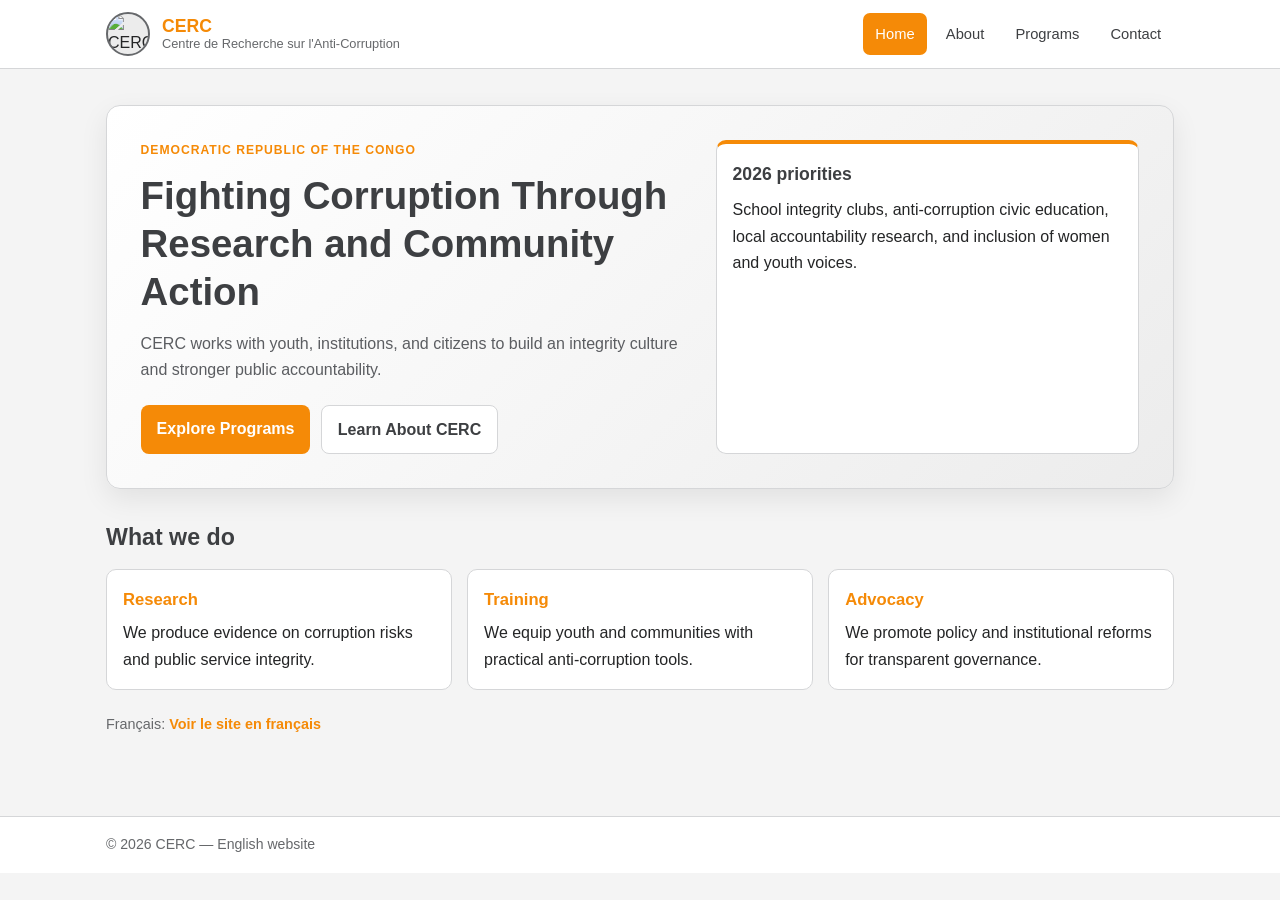
==== en/index.html @ 1423f430 "Rebrand site and add English/French multipage structure Agent-Logs-Url: https://github.com/cerccongo" ====
<!DOCTYPE html>
<html lang="en">
<head>
  <meta charset="UTF-8">
  <meta name="viewport" content="width=device-width, initial-scale=1.0">
  <meta name="description" content="CERC home page in English.">
  <title>CERC | Home (EN)</title>
  <link rel="stylesheet" href="../assets/styles.css">
</head>
<body>
  <header class="site-header">
    <div class="topbar">
      <a class="brand" href="index.html">
        <img src="https://github.com/user-attachments/assets/5884189a-c416-4487-9a5e-b734d8722a51" alt="CERC logo">
        <div class="brand-text">
          <strong>CERC</strong>
          <span>Centre de Recherche sur l'Anti-Corruption</span>
        </div>
      </a>
      <button class="menu-toggle" data-menu-toggle>☰</button>
      <nav data-main-nav>
        <ul>
          <li><a class="active" href="index.html">Home</a></li>
          <li><a href="about.html">About</a></li>
          <li><a href="programs.html">Programs</a></li>
          <li><a href="contact.html">Contact</a></li>
        </ul>
      </nav>
    </div>
  </header>

  <main class="page">
    <section class="hero">
      <div>
        <p class="kicker">Democratic Republic of the Congo</p>
        <h1>Fighting Corruption Through Research and Community Action</h1>
        <p class="lead">CERC works with youth, institutions, and citizens to build an integrity culture and stronger public accountability.</p>
        <div class="actions">
          <a class="btn primary" href="programs.html">Explore Programs</a>
          <a class="btn ghost" href="about.html">Learn About CERC</a>
        </div>
      </div>
      <aside class="hero-card">
        <h2>2026 priorities</h2>
        <p>School integrity clubs, anti-corruption civic education, local accountability research, and inclusion of women and youth voices.</p>
      </aside>
    </section>

    <section class="section">
      <h2>What we do</h2>
      <div class="grid">
        <article class="card"><h3>Research</h3><p>We produce evidence on corruption risks and public service integrity.</p></article>
        <article class="card"><h3>Training</h3><p>We equip youth and communities with practical anti-corruption tools.</p></article>
        <article class="card"><h3>Advocacy</h3><p>We promote policy and institutional reforms for transparent governance.</p></article>
      </div>
    </section>

    <p class="language-switch">Français: <a href="../fr/index.html">Voir le site en français</a></p>
  </main>

  <footer class="site-footer"><div class="inner">© 2026 CERC — English website</div></footer>
  <script src="../assets/site.js"></script>
</body>
</html>
---- assets/styles.css ----
:root {
  --brand-orange: #f58a07;
  --brand-orange-dark: #dd7900;
  --brand-gray: #66686b;
  --brand-gray-dark: #3d3f42;
  --bg: #f4f4f4;
  --white: #ffffff;
  --text: #242526;
  --muted: #5b5d61;
  --border: #d5d6d8;
  --radius: 10px;
  --shadow: 0 10px 28px rgba(0, 0, 0, 0.08);
}

* {
  box-sizing: border-box;
  margin: 0;
  padding: 0;
}

body {
  font-family: "Segoe UI", Roboto, Arial, sans-serif;
  background: var(--bg);
  color: var(--text);
  line-height: 1.65;
}

a {
  color: inherit;
  text-decoration: none;
}

img {
  max-width: 100%;
}

.site-header {
  background: var(--white);
  border-bottom: 1px solid var(--border);
  position: sticky;
  top: 0;
  z-index: 20;
}

.topbar {
  max-width: 1100px;
  margin: 0 auto;
  padding: 0.75rem 1rem;
  display: flex;
  align-items: center;
  justify-content: space-between;
  gap: 1rem;
}

.brand {
  display: flex;
  align-items: center;
  gap: 0.75rem;
  min-width: 0;
}

.brand img {
  width: 44px;
  height: 44px;
  object-fit: cover;
  border-radius: 50%;
  border: 2px solid var(--brand-gray);
  background: #ececec;
}

.brand-text {
  min-width: 0;
}

.brand-text strong {
  display: block;
  color: var(--brand-orange);
  font-size: 1.1rem;
  line-height: 1.1;
}

.brand-text span {
  display: block;
  color: var(--brand-gray);
  font-size: 0.8rem;
  line-height: 1.2;
  white-space: nowrap;
  overflow: hidden;
  text-overflow: ellipsis;
}

.menu-toggle {
  display: none;
  border: 0;
  background: var(--brand-gray-dark);
  color: var(--white);
  border-radius: 6px;
  padding: 0.4rem 0.6rem;
  font-size: 1rem;
}

nav ul {
  list-style: none;
  display: flex;
  gap: 0.35rem;
  flex-wrap: wrap;
  justify-content: flex-end;
}

nav a {
  display: inline-block;
  padding: 0.55rem 0.8rem;
  border-radius: 7px;
  font-size: 0.92rem;
  color: var(--brand-gray-dark);
}

nav a.active,
nav a:hover {
  background: var(--brand-orange);
  color: var(--white);
}

.page {
  max-width: 1100px;
  margin: 0 auto;
  padding: 2.25rem 1rem 3rem;
}

.hero {
  background: linear-gradient(135deg, #fff 0%, #f7f7f7 45%, #ececec 100%);
  border: 1px solid var(--border);
  border-radius: 14px;
  box-shadow: var(--shadow);
  padding: 2.1rem;
  display: grid;
  grid-template-columns: 1.3fr 1fr;
  gap: 1.5rem;
}

.kicker {
  color: var(--brand-orange);
  letter-spacing: 0.08em;
  text-transform: uppercase;
  font-weight: 700;
  font-size: 0.76rem;
  margin-bottom: 0.8rem;
}

h1 {
  color: var(--brand-gray-dark);
  font-size: clamp(1.8rem, 3vw, 2.5rem);
  line-height: 1.25;
  margin-bottom: 0.9rem;
}

.lead {
  color: var(--muted);
  margin-bottom: 1.35rem;
}

.actions {
  display: flex;
  flex-wrap: wrap;
  gap: 0.65rem;
}

.btn {
  display: inline-block;
  border: 0;
  border-radius: 8px;
  padding: 0.65rem 1rem;
  font-weight: 600;
}

.btn.primary {
  background: var(--brand-orange);
  color: var(--white);
}

.btn.primary:hover {
  background: var(--brand-orange-dark);
}

.btn.ghost {
  background: var(--white);
  color: var(--brand-gray-dark);
  border: 1px solid var(--border);
}

.hero-card {
  background: var(--white);
  border: 1px solid var(--border);
  border-top: 4px solid var(--brand-orange);
  border-radius: var(--radius);
  padding: 1rem;
}

.hero-card h2 {
  color: var(--brand-gray-dark);
  font-size: 1.1rem;
  margin-bottom: 0.55rem;
}

.section {
  margin-top: 1.8rem;
}

.section h2 {
  color: var(--brand-gray-dark);
  margin-bottom: 0.8rem;
  font-size: 1.45rem;
}

.grid {
  display: grid;
  grid-template-columns: repeat(3, minmax(0, 1fr));
  gap: 0.95rem;
}

.card {
  background: var(--white);
  border: 1px solid var(--border);
  border-radius: var(--radius);
  padding: 1rem;
}

.card h3 {
  color: var(--brand-orange);
  margin-bottom: 0.45rem;
  font-size: 1.04rem;
}

.contact-list {
  list-style: none;
  display: grid;
  gap: 0.65rem;
}

.contact-list li {
  background: var(--white);
  border: 1px solid var(--border);
  border-radius: var(--radius);
  padding: 0.9rem;
}

.language-switch {
  margin-top: 1.4rem;
  font-size: 0.9rem;
  color: var(--brand-gray);
}

.language-switch a {
  color: var(--brand-orange);
  font-weight: 700;
}

.site-footer {
  border-top: 1px solid var(--border);
  background: var(--white);
  margin-top: 2rem;
}

.site-footer .inner {
  max-width: 1100px;
  margin: 0 auto;
  padding: 1rem;
  color: var(--brand-gray);
  font-size: 0.88rem;
}

@media (max-width: 900px) {
  .hero {
    grid-template-columns: 1fr;
  }

  .grid {
    grid-template-columns: repeat(2, minmax(0, 1fr));
  }
}

@media (max-width: 700px) {
  .menu-toggle {
    display: inline-block;
  }

  nav {
    display: none;
    width: 100%;
  }

  nav.open {
    display: block;
  }

  .topbar {
    flex-wrap: wrap;
  }

  nav ul {
    width: 100%;
    justify-content: flex-start;
    padding-top: 0.5rem;
  }

  .grid {
    grid-template-columns: 1fr;
  }
}
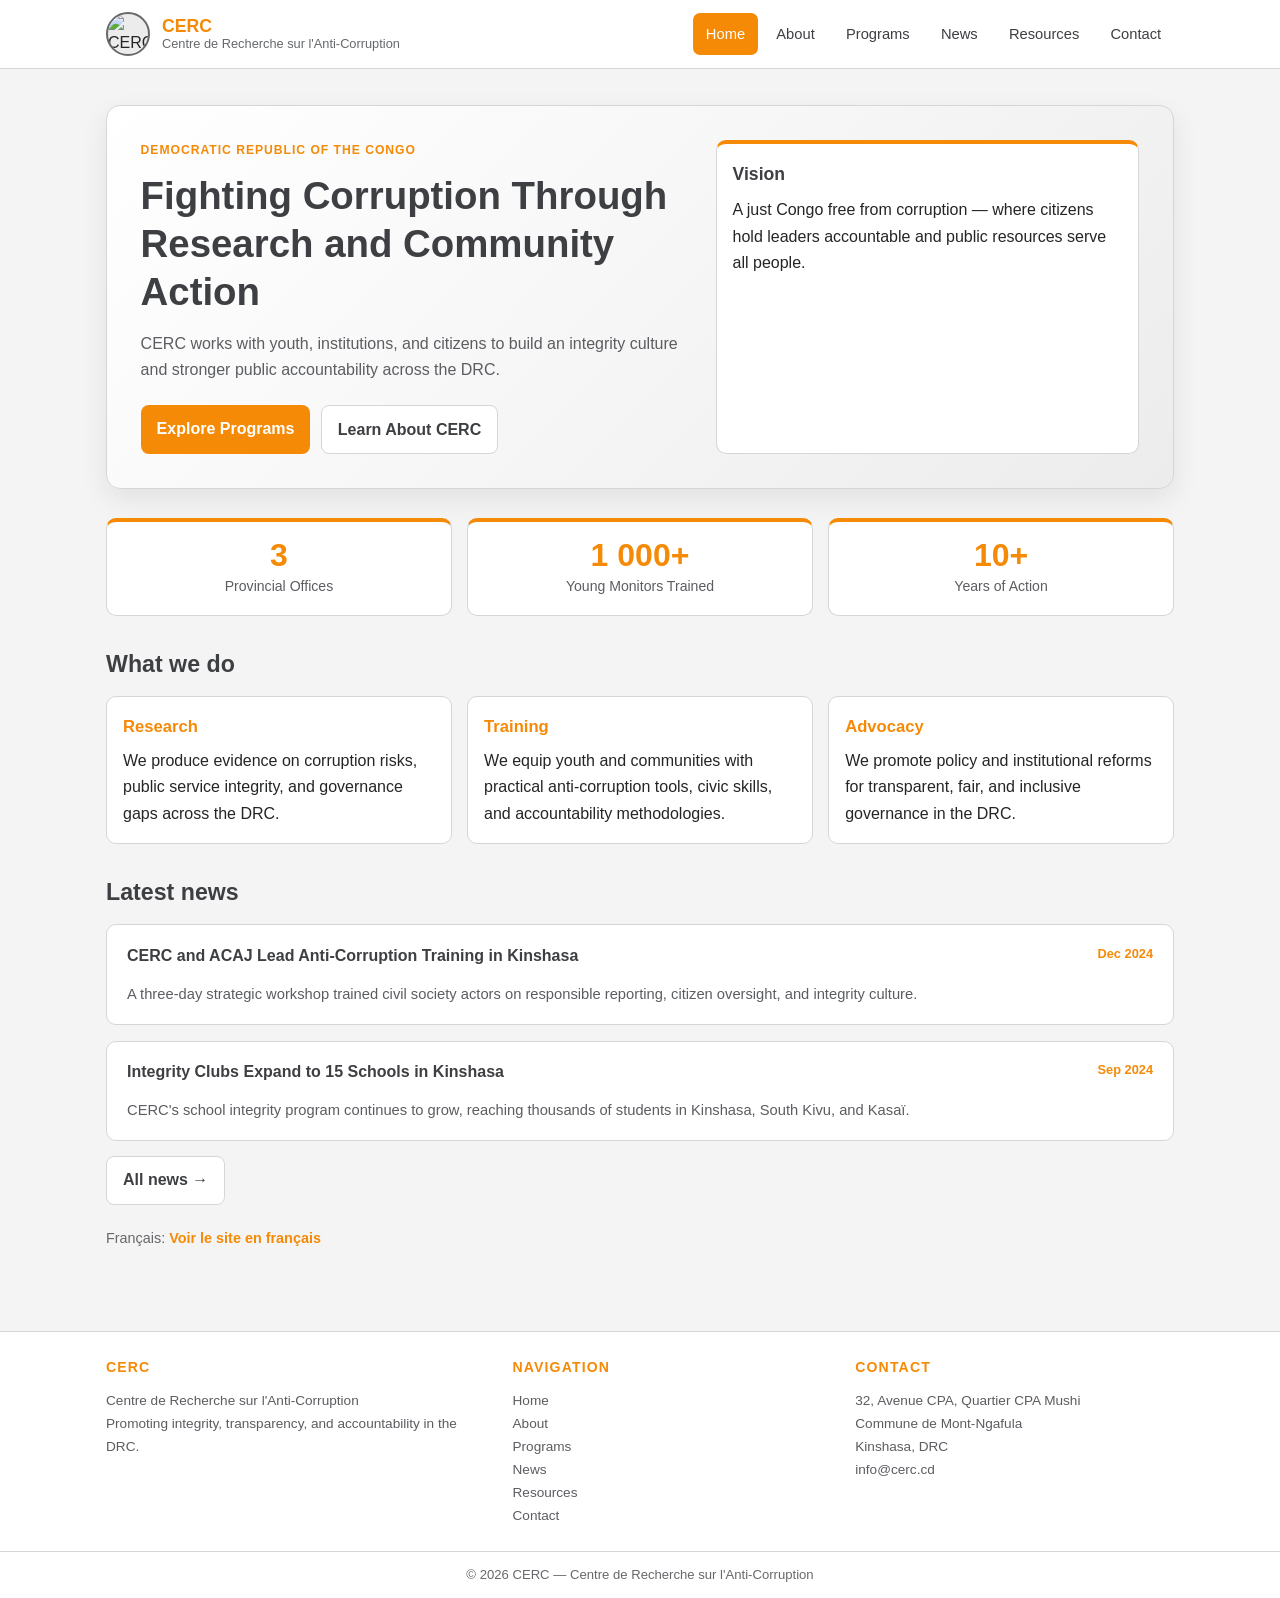
==== commit 71b00bd7: "Full bilingual CERC website with real content, news, resources, and enriched pages Agent-Logs-Url: h" ====
--- a/en/index.html
+++ b/en/index.html
@@ -23,6 +23,8 @@
           <li><a class="active" href="index.html">Home</a></li>
           <li><a href="about.html">About</a></li>
           <li><a href="programs.html">Programs</a></li>
+          <li><a href="news.html">News</a></li>
+          <li><a href="resources.html">Resources</a></li>
           <li><a href="contact.html">Contact</a></li>
         </ul>
       </nav>
@@ -34,31 +36,91 @@
       <div>
         <p class="kicker">Democratic Republic of the Congo</p>
         <h1>Fighting Corruption Through Research and Community Action</h1>
-        <p class="lead">CERC works with youth, institutions, and citizens to build an integrity culture and stronger public accountability.</p>
+        <p class="lead">CERC works with youth, institutions, and citizens to build an integrity culture and stronger public accountability across the DRC.</p>
         <div class="actions">
           <a class="btn primary" href="programs.html">Explore Programs</a>
           <a class="btn ghost" href="about.html">Learn About CERC</a>
         </div>
       </div>
       <aside class="hero-card">
-        <h2>2026 priorities</h2>
-        <p>School integrity clubs, anti-corruption civic education, local accountability research, and inclusion of women and youth voices.</p>
+        <h2>Vision</h2>
+        <p>A just Congo free from corruption — where citizens hold leaders accountable and public resources serve all people.</p>
       </aside>
     </section>
+
+    <div class="stat-bar">
+      <div class="stat"><strong>3</strong><span>Provincial Offices</span></div>
+      <div class="stat"><strong>1 000+</strong><span>Young Monitors Trained</span></div>
+      <div class="stat"><strong>10+</strong><span>Years of Action</span></div>
+    </div>
 
     <section class="section">
       <h2>What we do</h2>
       <div class="grid">
-        <article class="card"><h3>Research</h3><p>We produce evidence on corruption risks and public service integrity.</p></article>
-        <article class="card"><h3>Training</h3><p>We equip youth and communities with practical anti-corruption tools.</p></article>
-        <article class="card"><h3>Advocacy</h3><p>We promote policy and institutional reforms for transparent governance.</p></article>
+        <article class="card">
+          <h3>Research</h3>
+          <p>We produce evidence on corruption risks, public service integrity, and governance gaps across the DRC.</p>
+        </article>
+        <article class="card">
+          <h3>Training</h3>
+          <p>We equip youth and communities with practical anti-corruption tools, civic skills, and accountability methodologies.</p>
+        </article>
+        <article class="card">
+          <h3>Advocacy</h3>
+          <p>We promote policy and institutional reforms for transparent, fair, and inclusive governance in the DRC.</p>
+        </article>
       </div>
+    </section>
+
+    <section class="section">
+      <h2>Latest news</h2>
+      <div class="news-list">
+        <div class="news-item">
+          <h3>CERC and ACAJ Lead Anti-Corruption Training in Kinshasa</h3>
+          <p>A three-day strategic workshop trained civil society actors on responsible reporting, citizen oversight, and integrity culture.</p>
+          <span class="news-date">Dec 2024</span>
+        </div>
+        <div class="news-item">
+          <h3>Integrity Clubs Expand to 15 Schools in Kinshasa</h3>
+          <p>CERC's school integrity program continues to grow, reaching thousands of students in Kinshasa, South Kivu, and Kasaï.</p>
+          <span class="news-date">Sep 2024</span>
+        </div>
+      </div>
+      <p style="margin-top:0.9rem"><a class="btn ghost" href="news.html">All news →</a></p>
     </section>
 
     <p class="language-switch">Français: <a href="../fr/index.html">Voir le site en français</a></p>
   </main>
 
-  <footer class="site-footer"><div class="inner">© 2026 CERC — English website</div></footer>
+  <footer class="site-footer">
+    <div class="footer-inner">
+      <div class="footer-col">
+        <h4>CERC</h4>
+        <p>Centre de Recherche sur l'Anti-Corruption<br>Promoting integrity, transparency, and accountability in the DRC.</p>
+      </div>
+      <div class="footer-col">
+        <h4>Navigation</h4>
+        <p>
+          <a href="index.html">Home</a><br>
+          <a href="about.html">About</a><br>
+          <a href="programs.html">Programs</a><br>
+          <a href="news.html">News</a><br>
+          <a href="resources.html">Resources</a><br>
+          <a href="contact.html">Contact</a>
+        </p>
+      </div>
+      <div class="footer-col">
+        <h4>Contact</h4>
+        <p>
+          32, Avenue CPA, Quartier CPA Mushi<br>
+          Commune de Mont-Ngafula<br>
+          Kinshasa, DRC<br>
+          <a href="mailto:info@cerc.cd">info@cerc.cd</a>
+        </p>
+      </div>
+    </div>
+    <div class="footer-bottom">© 2026 CERC — Centre de Recherche sur l'Anti-Corruption</div>
+  </footer>
   <script src="../assets/site.js"></script>
 </body>
 </html>
--- a/assets/styles.css
+++ b/assets/styles.css
@@ -279,6 +279,215 @@
   }
 }
 
+/* ── stat bar ── */
+.stat-bar {
+  display: grid;
+  grid-template-columns: repeat(3, 1fr);
+  gap: 0.95rem;
+  margin-top: 1.8rem;
+}
+
+.stat {
+  background: var(--white);
+  border: 1px solid var(--border);
+  border-top: 4px solid var(--brand-orange);
+  border-radius: var(--radius);
+  padding: 1rem 1.2rem;
+  text-align: center;
+}
+
+.stat strong {
+  display: block;
+  font-size: 2rem;
+  color: var(--brand-orange);
+  line-height: 1.1;
+}
+
+.stat span {
+  font-size: 0.88rem;
+  color: var(--muted);
+}
+
+/* ── news / article list ── */
+.news-list {
+  display: grid;
+  gap: 1rem;
+  margin-top: 0.5rem;
+}
+
+.news-item {
+  background: var(--white);
+  border: 1px solid var(--border);
+  border-radius: var(--radius);
+  padding: 1.1rem 1.25rem;
+  display: grid;
+  grid-template-columns: 1fr auto;
+  gap: 0.5rem 1rem;
+  align-items: start;
+}
+
+.news-item h3 {
+  color: var(--brand-gray-dark);
+  font-size: 1rem;
+  margin-bottom: 0.3rem;
+  grid-column: 1;
+}
+
+.news-item p {
+  color: var(--muted);
+  font-size: 0.92rem;
+  grid-column: 1;
+}
+
+.news-date {
+  color: var(--brand-orange);
+  font-size: 0.8rem;
+  font-weight: 700;
+  white-space: nowrap;
+  grid-column: 2;
+  grid-row: 1;
+}
+
+/* ── team grid ── */
+.team-grid {
+  display: grid;
+  grid-template-columns: repeat(2, minmax(0, 1fr));
+  gap: 0.95rem;
+  margin-top: 0.5rem;
+}
+
+.team-card {
+  background: var(--white);
+  border: 1px solid var(--border);
+  border-radius: var(--radius);
+  padding: 1rem;
+}
+
+.team-card h3 {
+  color: var(--brand-gray-dark);
+  font-size: 1.02rem;
+  margin-bottom: 0.15rem;
+}
+
+.team-card .role {
+  color: var(--brand-orange);
+  font-size: 0.85rem;
+  font-weight: 600;
+  margin-bottom: 0.4rem;
+  display: block;
+}
+
+.team-card p {
+  color: var(--muted);
+  font-size: 0.88rem;
+}
+
+/* ── resource list ── */
+.resource-list {
+  list-style: none;
+  display: grid;
+  gap: 0.75rem;
+}
+
+.resource-list li {
+  background: var(--white);
+  border: 1px solid var(--border);
+  border-left: 4px solid var(--brand-orange);
+  border-radius: var(--radius);
+  padding: 0.9rem 1rem;
+}
+
+.resource-list li strong {
+  display: block;
+  color: var(--brand-gray-dark);
+  margin-bottom: 0.25rem;
+}
+
+.resource-list li span {
+  font-size: 0.88rem;
+  color: var(--muted);
+}
+
+/* ── partner logos row ── */
+.partners {
+  display: flex;
+  flex-wrap: wrap;
+  gap: 0.65rem;
+  margin-top: 0.5rem;
+}
+
+.partner-tag {
+  background: var(--white);
+  border: 1px solid var(--border);
+  border-radius: 6px;
+  padding: 0.45rem 0.85rem;
+  font-size: 0.88rem;
+  color: var(--brand-gray-dark);
+}
+
+/* ── page banner (inner page hero variant) ── */
+.page-banner {
+  background: linear-gradient(135deg, #fff 0%, #f7f7f7 45%, #ececec 100%);
+  border: 1px solid var(--border);
+  border-radius: 14px;
+  box-shadow: var(--shadow);
+  padding: 2.1rem;
+  margin-bottom: 1.8rem;
+}
+
+.page-banner .kicker { margin-bottom: 0.5rem; }
+
+.page-banner h1 { margin-bottom: 0.6rem; }
+
+.page-banner .lead { margin-bottom: 0; }
+
+/* ── footer extended ── */
+.site-footer .footer-inner {
+  max-width: 1100px;
+  margin: 0 auto;
+  padding: 1.5rem 1rem;
+  display: grid;
+  grid-template-columns: 1.2fr 1fr 1fr;
+  gap: 1.5rem;
+}
+
+.site-footer .footer-col h4 {
+  color: var(--brand-orange);
+  font-size: 0.88rem;
+  text-transform: uppercase;
+  letter-spacing: 0.08em;
+  margin-bottom: 0.6rem;
+}
+
+.site-footer .footer-col p,
+.site-footer .footer-col a {
+  color: var(--muted);
+  font-size: 0.85rem;
+  line-height: 1.7;
+}
+
+.site-footer .footer-col a:hover {
+  color: var(--brand-orange);
+}
+
+.site-footer .footer-bottom {
+  border-top: 1px solid var(--border);
+  text-align: center;
+  padding: 0.75rem 1rem;
+  color: var(--brand-gray);
+  font-size: 0.82rem;
+}
+
+@media (max-width: 900px) {
+  .site-footer .footer-inner {
+    grid-template-columns: 1fr 1fr;
+  }
+
+  .stat-bar {
+    grid-template-columns: repeat(3, 1fr);
+  }
+}
+
 @media (max-width: 700px) {
   .menu-toggle {
     display: inline-block;
@@ -306,4 +515,25 @@
   .grid {
     grid-template-columns: 1fr;
   }
-}
+
+  .stat-bar {
+    grid-template-columns: 1fr;
+  }
+
+  .team-grid {
+    grid-template-columns: 1fr;
+  }
+
+  .news-item {
+    grid-template-columns: 1fr;
+  }
+
+  .news-date {
+    grid-column: 1;
+    grid-row: auto;
+  }
+
+  .site-footer .footer-inner {
+    grid-template-columns: 1fr;
+  }
+}
